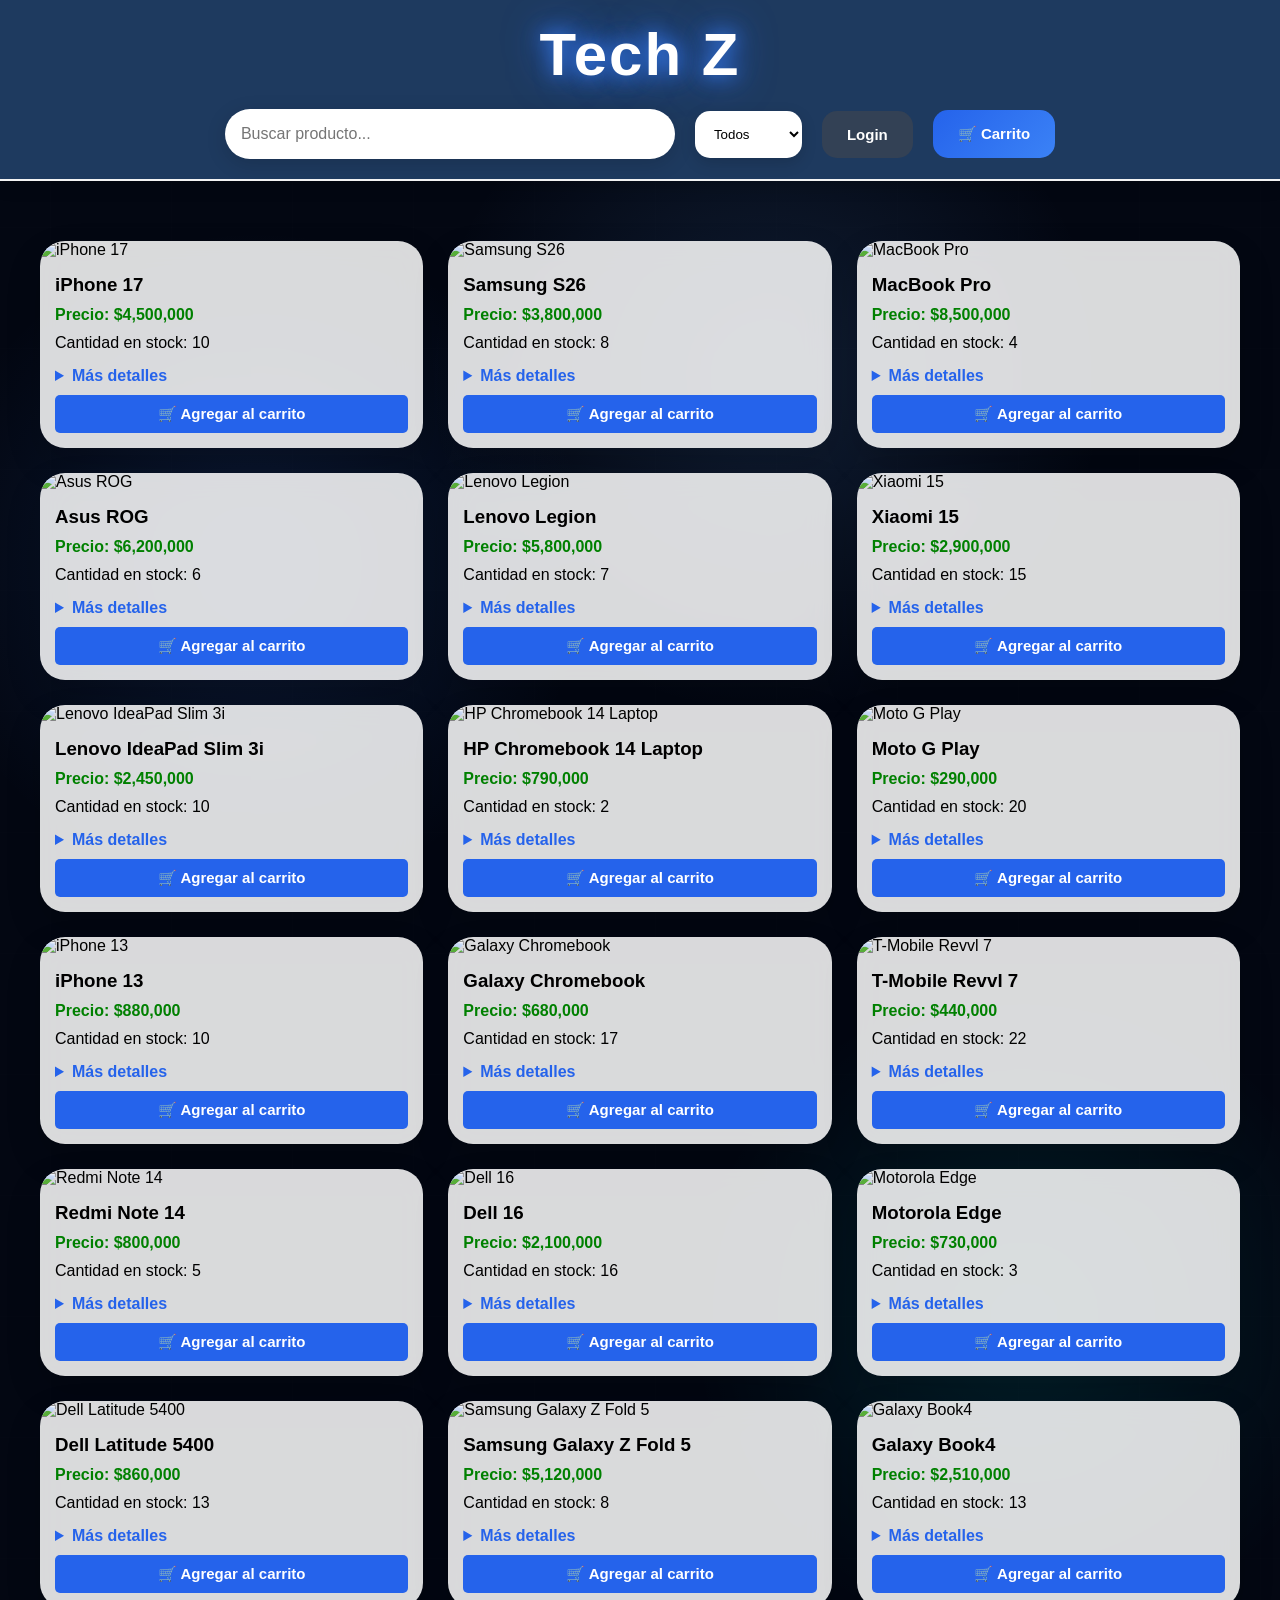
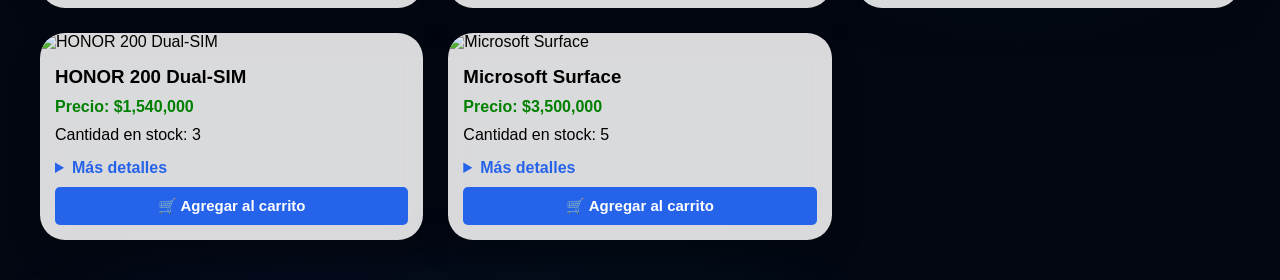
==== index.html @ 4dbc1d76 "Mejoras visuales y funcionalidad del carrito" ====
<!DOCTYPE html>
<html lang="es">
<head>
    <meta charset="UTF-8">
    <meta name="viewport" content="width=device-width, initial-scale=1.0">
    <title>Tech Z</title>
    <link rel="stylesheet" href="css/style.css">
</head>
<body>

    <header>

        <div class="logo">
            Tech Z
        </div>

        <div class="barra-superior">

            <input
                type="text"
                id="busqueda"
                placeholder="Buscar producto..."
            >

            <select id="filtro">
                <option value="todos">Todos</option>
                <option value="celulares">Celulares</option>
                <option value="laptops">Laptops</option>
            </select>

         <button class="login-btn" onclick="window.location.href='login.html'">
            Login
</button>

         <button class="carrito-btn"
                    onclick="window.location.href='carrito.html'">
                🛒 Carrito
            </button>

        </div>

    </header>

    <main>
        <div id="carrito"></div>

        <h2 id="total"></h2>


        <div id="productos"></div>

    </main>

    <script src="js/app.js"></script>

</body>
</html>
---- css/style.css ----
*{
    margin:0;
    padding:0;
    box-sizing:border-box;
}

body{

    font-family:'Segoe UI',sans-serif;

    background:
            radial-gradient(circle at 20% 30%, rgba(59,130,246,.15), transparent 20%),
            radial-gradient(circle at 80% 70%, rgba(0,255,255,.1), transparent 20%),
            radial-gradient(circle at 60% 20%, rgba(96,165,250,.15), transparent 20%),
            #030712;

    overflow-x:hidden;

    position:relative;

}

/* FONDO TECNOLOGICO */

body::before{

    content:"";

    position:fixed;

    width:300%;

    height:300%;

    top:-100%;

    left:-100%;

    background:

            repeating-linear-gradient(
                    90deg,
                    transparent,
                    transparent 120px,
                    rgba(255,255,255,.015) 121px
            ),

            repeating-linear-gradient(
                    0deg,
                    transparent,
                    transparent 120px,
                    rgba(255,255,255,.015) 121px
            );

    animation:malla 30s linear infinite;

    z-index:-2;

}

/* AURORA AZUL */

body::after{

    content:"";

    position:fixed;

    width:100%;

    height:100%;

    background:

            radial-gradient(circle at 25% 25%,
            rgba(59,130,246,.18),
            transparent 30%),

            radial-gradient(circle at 80% 70%,
            rgba(37,99,235,.15),
            transparent 25%),

            radial-gradient(circle at 50% 10%,
            rgba(0,255,255,.08),
            transparent 25%);

    filter:blur(40px);

    animation:aurora 15s ease infinite alternate;

    z-index:-1;

}

@keyframes malla{

    from{

        transform:translate(0,0);

    }

    to{

        transform:translate(120px,120px);

    }

}

@keyframes aurora{

    0%{

        transform:
                translateX(0)
                translateY(0);

    }

    100%{

        transform:
                translateX(50px)
                translateY(-30px);

    }

}
/* HEADER */

header{

    background:
            rgba(15,23,42,.55);

    backdrop-filter:blur(20px);

    border-bottom:1px solid rgba(255,255,255,.08);

    box-shadow:
            0 15px 40px rgba(0,0,0,.5);

}

.logo{

    font-size:52px;

    font-weight:800;

    color:white;

    text-align:center;

    letter-spacing:2px;

    margin-bottom:20px;

}

.barra-superior{

    display:flex;

    justify-content:center;

    align-items:center;

    gap:20px;

    flex-wrap:wrap;

}

/* BUSCADOR */

#busqueda{

    width:450px;

    padding:16px;

    border:none;

    border-radius:50px;

    background:white;

    font-size:16px;

    box-shadow:0 5px 20px rgba(0,0,0,.15);

    transition:.3s;

}

#busqueda:focus{

    outline:none;

    transform:scale(1.02);

}

/* FILTRO */

#filtro{

    padding:15px;

    border:none;

    border-radius:15px;

    background:white;

    cursor:pointer;

    box-shadow:0 5px 15px rgba(0,0,0,.15);

}

/* BOTONES */

button{

    border:none;

    background:#2563EB;

    color:white;

    padding:15px 25px;

    border-radius:15px;

    font-size:15px;

    font-weight:bold;

    cursor:pointer;

    transition:.3s;

}

button:hover{

    transform:translateY(-3px);

    box-shadow:0 10px 20px rgba(37,99,235,.4);

}

button:active{

    transform:scale(.95);

}

.login-btn{

    background:#334155;

}

.index-btn{

    background:#334155;

}

.carrito-btn{

    background:linear-gradient(135deg,#2563EB,#3B82F6);

}

/* CONTENIDO */

main{

    padding:40px;

}
#productos{
    display:grid;
    grid-template-columns:repeat(auto-fit,minmax(300px,1fr));
    gap:25px;
}

.card{
    background:white;
    border:1px solid #2563EB;
    border-radius:10px;
    overflow:hidden;
    box-shadow:0 2px 5px rgba(0,0,0,0.1);
}

.card img{
    width:100%;
    height:250px;
    object-fit:cover;
}

.info{
    padding:15px;
}

.info h3{
    margin-bottom:10px;
}

.precio{
    color:green;
    font-weight:bold;
    margin:10px 0;
}

.stock{
    margin-bottom:15px;
}

.btn-carrito{
    width:100%;
    padding:10px;
    border:none;
    border-radius:5px;
    background:#2563EB;
    color:white;
    cursor:pointer;
}

.btn-carrito:hover{
    opacity:0.9;

}

.form-container{
    width:400px;
    margin:50px auto;
    background:#F3F3F3;
    border:1px solid #2563EB;
    padding:30px;
    border-radius:10px;
    box-shadow:0 2px 10px rgba(0,0,0,.1);
}

.form-container h2{
    text-align:center;
    margin-bottom:20px;
}

.form-container input{
    width:100%;
    padding:12px;
    margin-bottom:15px;
}

.form-container button{
    width:100%;
    padding:12px;
    cursor:pointer;
}

.link-form{
    text-align:center;
    margin-top:15px;
}

.detalles-producto {
    margin: 10px 0;
}

.detalles-producto summary {
    cursor: pointer;
    font-weight: bold;
    color: #2563eb;
}

.detalles-producto p {
    margin-top: 8px;
    color: #555;
    line-height: 1.5;
}

#carrito .card{
    display:flex;
    align-items:center;
    gap:20px;
    padding:20px;
    margin-bottom:20px;
}

#carrito .card img{
    width:180px;
    height:180px;
    object-fit:contain;
    border-radius:10px;
}

#carrito .info{
    flex:1;
}

.btn-cantidad{
    padding:8px 12px;
    margin-right:5px;
    background:#2563EB;
    color:white;
    border:none;
    border-radius:5px;
    cursor:pointer;
}

.btn-cantidad:hover{
    opacity:.9;
}

.btn-eliminar{
    padding:8px 12px;
    background:red;
    color:white;
    border:none;
    border-radius:5px;
    cursor:pointer;
}

.btn-eliminar:hover{
    opacity:.9;
}

#total{
    margin-top:20px;
    color:green;
    font-size:30px;
}
.card{
    background:white;
    border:1px solid #2563EB;
    border-radius:10px;
    overflow:hidden;
    box-shadow:0 2px 5px rgba(0,0,0,.1);

    transition:all .3s ease;
}

.card:hover{
    transform:translateY(-10px);
    box-shadow:0 10px 25px rgba(0,0,0,.2);
}
.btn-carrito,
.login-btn,
.index-btn,
.carrito-btn,
.btn-cantidad,
.btn-eliminar{

    transition:all .2s ease;

}

.btn-carrito:hover,
.login-btn:hover,
.index-btn:hover,
.carrito-btn:hover,
.btn-cantidad:hover,
.btn-eliminar:hover{

    transform:scale(1.05);

}

.btn-carrito:active,
.login-btn:active,
.index-btn:active,
.carrito-btn:active,
.btn-cantidad:active,
.btn-eliminar:active{

    transform:scale(.95);

}
.btn-carrito,
.login-btn,
.index-btn,
.carrito-btn,
.btn-cantidad,
.btn-eliminar{

    transition:all .2s ease;

}

.btn-carrito:hover,
.login-btn:hover,
.index-btn:hover,
.carrito-btn:hover,
.btn-cantidad:hover,
.btn-eliminar:hover{

    transform:scale(1.05);

}

.btn-carrito:active,
.login-btn:active,
.index-btn:active,
.carrito-btn:active,
.btn-cantidad:active,
.btn-eliminar:active{

    transform:scale(.95);

}

.card img{

    transition:all .4s ease;

}

.card:hover img{

    transform:scale(1.05);

}

@keyframes aparecer{

    from{

        opacity:0;
        transform:translateY(20px);

    }

    to{

        opacity:1;
        transform:translateY(0);

    }

}

.card{

    animation:aparecer .5s ease;

}
header{

    background:#1E3A5F;
    padding:20px;
    border-bottom:2px solid #F3F3F3;

    position:sticky;
    top:0;
    z-index:100;

    box-shadow:0 5px 15px rgba(0,0,0,.2);

}
input{

    transition:.3s;

}

input:focus{

    outline:none;
    border:2px solid #2563EB;

    box-shadow:0 0 10px rgba(37,99,235,.3);

}
#carrito .card:hover{

    transform:scale(1.02);

}
button.click{

    transform:scale(.92);

}
.card{

    background:rgba(255,255,255,.85);

    backdrop-filter:blur(15px);

    border:none;

    border-radius:25px;

    box-shadow:0 15px 35px rgba(0,0,0,.15);

    transition:.3s;

}

.card:hover{

    transform:translateY(-10px);

    box-shadow:0 20px 45px rgba(0,0,0,.2);

}
@keyframes moverGrid{

    from{

        background-position:0 0;

    }

    to{

        background-position:40px 40px;

    }

}
.logo{

    color:white;

    font-size:60px;

    text-shadow:

            0 0 20px #3B82F6,

            0 0 40px #2563EB;

}
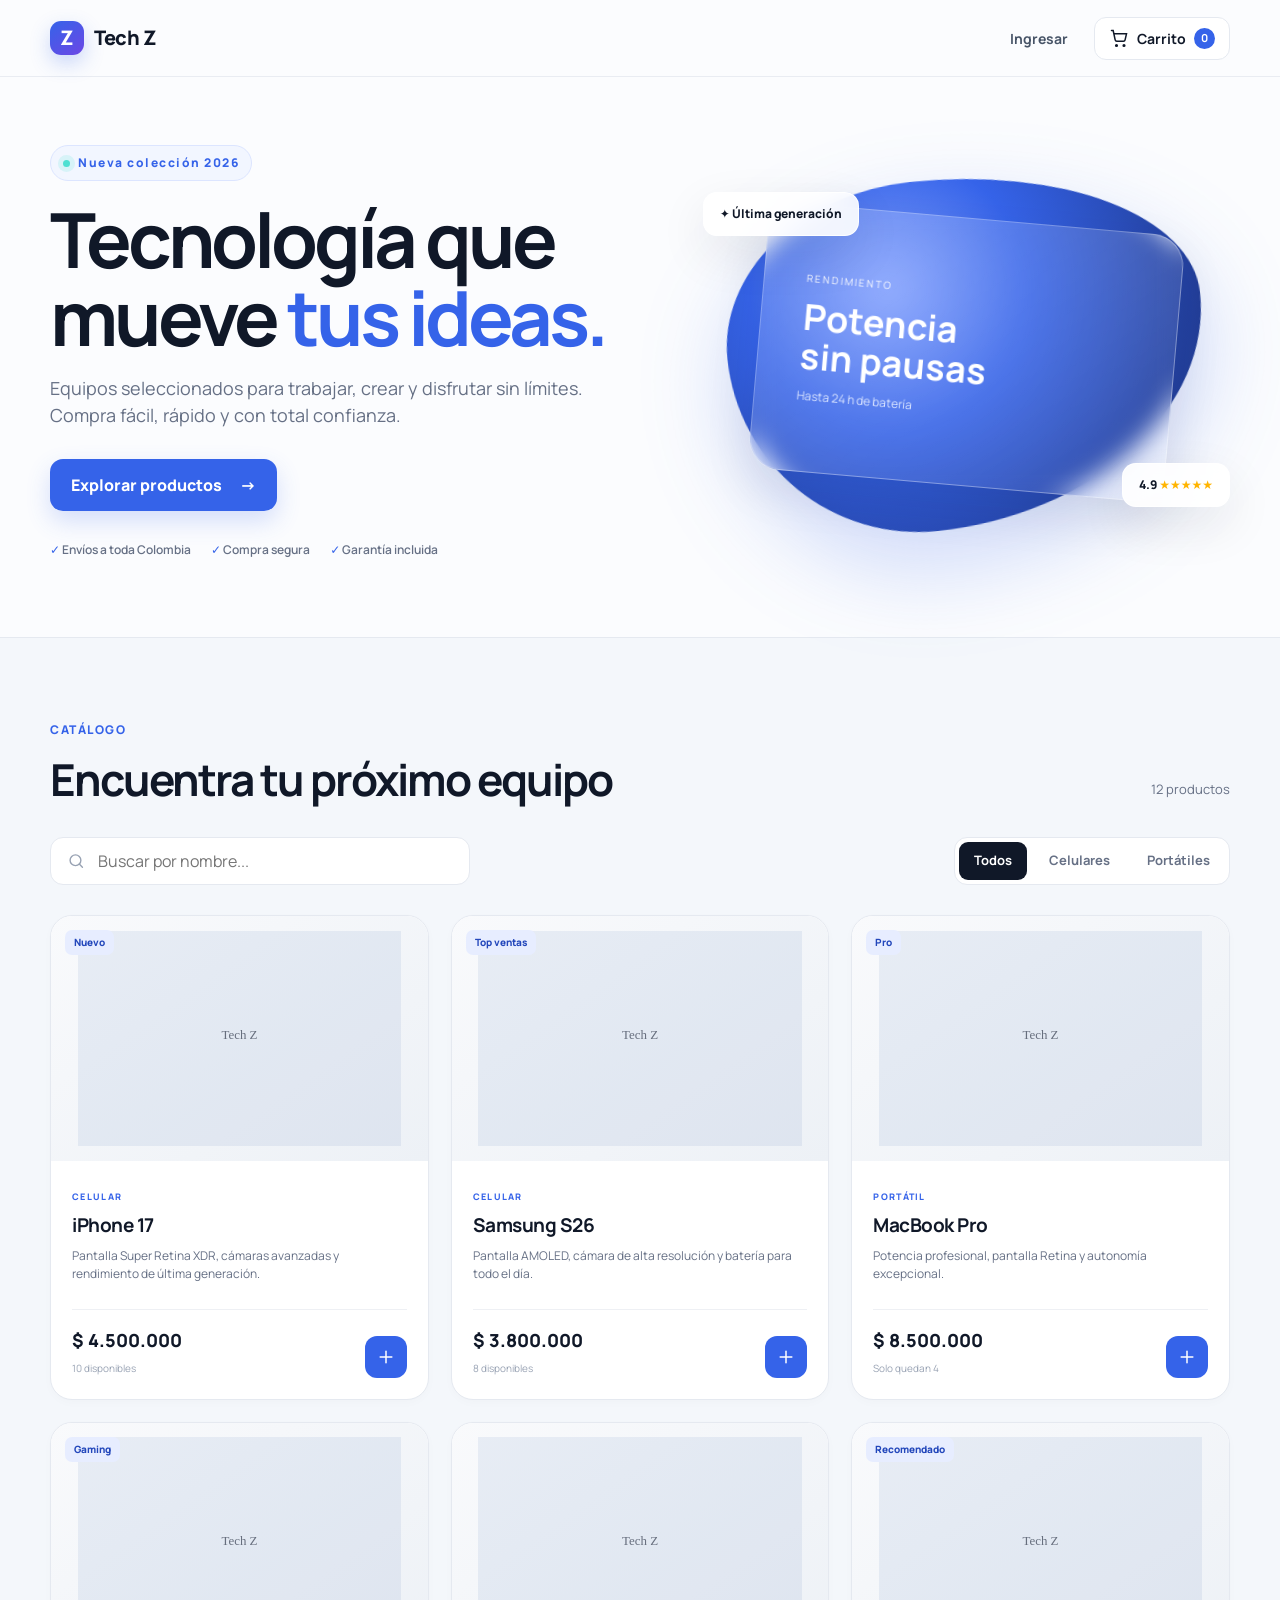
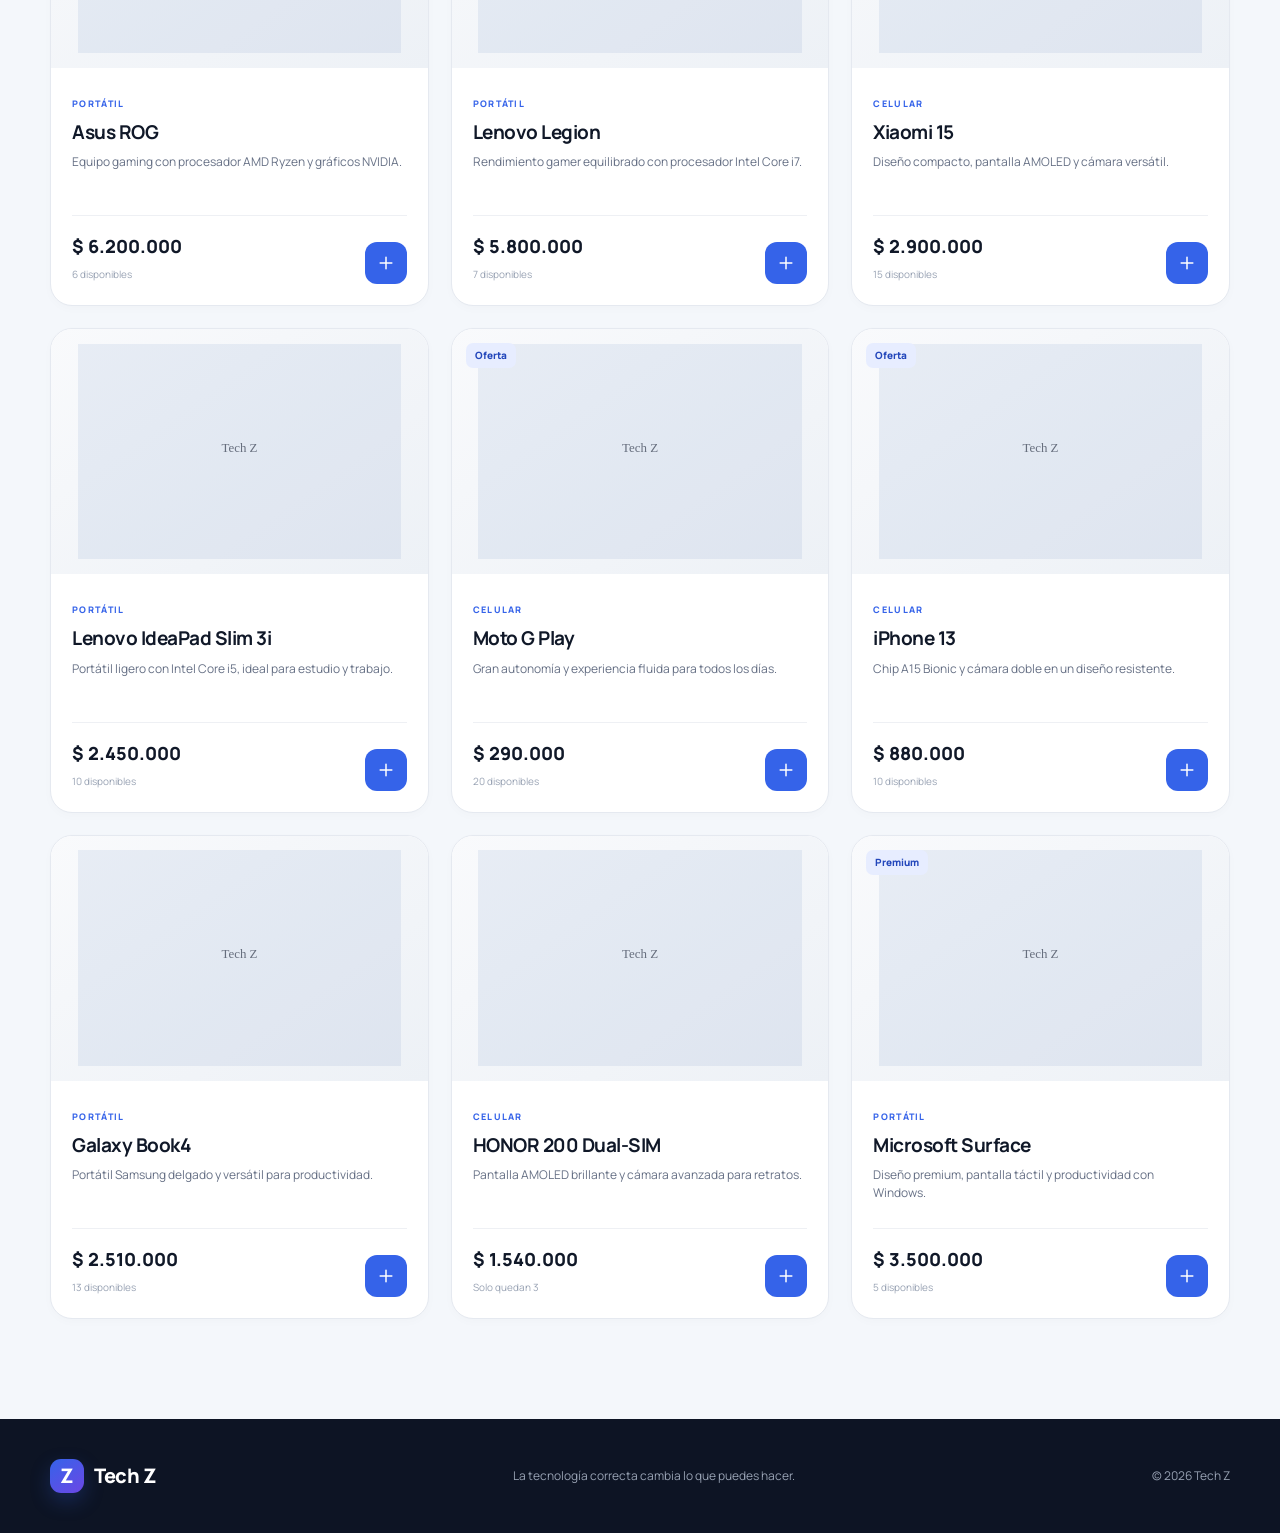
==== commit 069f79f2: "Mejoras visuales y dinamicas" ====
--- a/index.html
+++ b/index.html
@@ -1,57 +1,65 @@
-<!DOCTYPE html>
+<!doctype html>
 <html lang="es">
 <head>
-    <meta charset="UTF-8">
-    <meta name="viewport" content="width=device-width, initial-scale=1.0">
-    <title>Tech Z</title>
-    <link rel="stylesheet" href="css/style.css">
+  <meta charset="UTF-8">
+  <meta name="viewport" content="width=device-width, initial-scale=1">
+  <meta name="description" content="Tecnología que potencia tus ideas. Celulares y portátiles seleccionados.">
+  <title>Tech Z — Tecnología sin límites</title>
+  <link rel="preconnect" href="https://fonts.googleapis.com">
+  <link rel="preconnect" href="https://fonts.gstatic.com" crossorigin>
+  <link href="https://fonts.googleapis.com/css2?family=Manrope:wght@400;500;600;700;800&display=swap" rel="stylesheet">
+  <link rel="stylesheet" href="css/style.css">
 </head>
 <body>
+  <header class="site-header">
+    <nav class="nav container" aria-label="Navegación principal">
+      <a class="brand" href="index.html" aria-label="Tech Z, inicio"><span class="brand-mark">Z</span><span>Tech Z</span></a>
+      <div class="nav-actions">
+        <a class="nav-link" id="auth-link" href="login.html">Ingresar</a>
+        <a class="cart-link" href="carrito.html" aria-label="Ver carrito">
+          <svg aria-hidden="true" viewBox="0 0 24 24"><path d="M3 3h2l2.4 11.2a2 2 0 0 0 2 1.6h7.9a2 2 0 0 0 2-1.6L21 7H6M10 21a1 1 0 1 1-2 0 1 1 0 0 1 2 0Zm9 0a1 1 0 1 1-2 0 1 1 0 0 1 2 0Z"/></svg>
+          <span>Carrito</span><span class="cart-count" id="cart-count">0</span>
+        </a>
+      </div>
+    </nav>
+  </header>
 
-    <header>
+  <main>
+    <section class="hero container">
+      <div class="hero-copy">
+        <span class="eyebrow"><span class="pulse"></span>Nueva colección 2026</span>
+        <h1>Tecnología que mueve <span>tus ideas.</span></h1>
+        <p>Equipos seleccionados para trabajar, crear y disfrutar sin límites. Compra fácil, rápido y con total confianza.</p>
+        <a class="primary-button" href="#catalogo">Explorar productos <span>→</span></a>
+        <div class="trust-row"><span>✓ Envíos a toda Colombia</span><span>✓ Compra segura</span><span>✓ Garantía incluida</span></div>
+      </div>
+      <div class="hero-visual" aria-hidden="true">
+        <div class="orb"></div>
+        <div class="device-card"><span class="device-label">RENDIMIENTO</span><strong>Potencia<br>sin pausas</strong><span class="device-stat">Hasta 24 h de batería</span></div>
+        <div class="floating-chip chip-one">✦ Última generación</div>
+        <div class="floating-chip chip-two">4.9 <span>★★★★★</span></div>
+      </div>
+    </section>
 
-        <div class="logo">
-            Tech Z
+    <section class="catalog-section" id="catalogo">
+      <div class="container">
+        <div class="section-heading"><div><span class="overline">CATÁLOGO</span><h2>Encuentra tu próximo equipo</h2></div><p id="results-count" aria-live="polite"></p></div>
+        <div class="toolbar">
+          <label class="search-box" for="busqueda"><svg aria-hidden="true" viewBox="0 0 24 24"><circle cx="11" cy="11" r="7"/><path d="m20 20-4-4"/></svg><input type="search" id="busqueda" placeholder="Buscar por nombre..." autocomplete="off"></label>
+          <div class="filter-group" role="group" aria-label="Filtrar por categoría">
+            <button class="filter-chip active" data-category="todos">Todos</button>
+            <button class="filter-chip" data-category="celulares">Celulares</button>
+            <button class="filter-chip" data-category="laptops">Portátiles</button>
+          </div>
         </div>
+        <div id="productos" class="product-grid"></div>
+      </div>
+    </section>
+  </main>
 
-        <div class="barra-superior">
-
-            <input
-                type="text"
-                id="busqueda"
-                placeholder="Buscar producto..."
-            >
-
-            <select id="filtro">
-                <option value="todos">Todos</option>
-                <option value="celulares">Celulares</option>
-                <option value="laptops">Laptops</option>
-            </select>
-
-         <button class="login-btn" onclick="window.location.href='login.html'">
-            Login
-</button>
-
-         <button class="carrito-btn"
-                    onclick="window.location.href='carrito.html'">
-                🛒 Carrito
-            </button>
-
-        </div>
-
-    </header>
-
-    <main>
-        <div id="carrito"></div>
-
-        <h2 id="total"></h2>
-
-
-        <div id="productos"></div>
-
-    </main>
-
-    <script src="js/app.js"></script>
-
+  <footer><div class="container footer-inner"><a class="brand" href="index.html"><span class="brand-mark">Z</span><span>Tech Z</span></a><p>La tecnología correcta cambia lo que puedes hacer.</p><span>© 2026 Tech Z</span></div></footer>
+  <div id="toast" class="toast" role="status" aria-live="polite"></div>
+  <script src="js/store.js"></script>
+  <script src="js/app.js"></script>
 </body>
 </html>
--- a/css/style.css
+++ b/css/style.css
@@ -1,640 +1,2 @@
-*{
-    margin:0;
-    padding:0;
-    box-sizing:border-box;
-}
-
-body{
-
-    font-family:'Segoe UI',sans-serif;
-
-    background:
-            radial-gradient(circle at 20% 30%, rgba(59,130,246,.15), transparent 20%),
-            radial-gradient(circle at 80% 70%, rgba(0,255,255,.1), transparent 20%),
-            radial-gradient(circle at 60% 20%, rgba(96,165,250,.15), transparent 20%),
-            #030712;
-
-    overflow-x:hidden;
-
-    position:relative;
-
-}
-
-/* FONDO TECNOLOGICO */
-
-body::before{
-
-    content:"";
-
-    position:fixed;
-
-    width:300%;
-
-    height:300%;
-
-    top:-100%;
-
-    left:-100%;
-
-    background:
-
-            repeating-linear-gradient(
-                    90deg,
-                    transparent,
-                    transparent 120px,
-                    rgba(255,255,255,.015) 121px
-            ),
-
-            repeating-linear-gradient(
-                    0deg,
-                    transparent,
-                    transparent 120px,
-                    rgba(255,255,255,.015) 121px
-            );
-
-    animation:malla 30s linear infinite;
-
-    z-index:-2;
-
-}
-
-/* AURORA AZUL */
-
-body::after{
-
-    content:"";
-
-    position:fixed;
-
-    width:100%;
-
-    height:100%;
-
-    background:
-
-            radial-gradient(circle at 25% 25%,
-            rgba(59,130,246,.18),
-            transparent 30%),
-
-            radial-gradient(circle at 80% 70%,
-            rgba(37,99,235,.15),
-            transparent 25%),
-
-            radial-gradient(circle at 50% 10%,
-            rgba(0,255,255,.08),
-            transparent 25%);
-
-    filter:blur(40px);
-
-    animation:aurora 15s ease infinite alternate;
-
-    z-index:-1;
-
-}
-
-@keyframes malla{
-
-    from{
-
-        transform:translate(0,0);
-
-    }
-
-    to{
-
-        transform:translate(120px,120px);
-
-    }
-
-}
-
-@keyframes aurora{
-
-    0%{
-
-        transform:
-                translateX(0)
-                translateY(0);
-
-    }
-
-    100%{
-
-        transform:
-                translateX(50px)
-                translateY(-30px);
-
-    }
-
-}
-/* HEADER */
-
-header{
-
-    background:
-            rgba(15,23,42,.55);
-
-    backdrop-filter:blur(20px);
-
-    border-bottom:1px solid rgba(255,255,255,.08);
-
-    box-shadow:
-            0 15px 40px rgba(0,0,0,.5);
-
-}
-
-.logo{
-
-    font-size:52px;
-
-    font-weight:800;
-
-    color:white;
-
-    text-align:center;
-
-    letter-spacing:2px;
-
-    margin-bottom:20px;
-
-}
-
-.barra-superior{
-
-    display:flex;
-
-    justify-content:center;
-
-    align-items:center;
-
-    gap:20px;
-
-    flex-wrap:wrap;
-
-}
-
-/* BUSCADOR */
-
-#busqueda{
-
-    width:450px;
-
-    padding:16px;
-
-    border:none;
-
-    border-radius:50px;
-
-    background:white;
-
-    font-size:16px;
-
-    box-shadow:0 5px 20px rgba(0,0,0,.15);
-
-    transition:.3s;
-
-}
-
-#busqueda:focus{
-
-    outline:none;
-
-    transform:scale(1.02);
-
-}
-
-/* FILTRO */
-
-#filtro{
-
-    padding:15px;
-
-    border:none;
-
-    border-radius:15px;
-
-    background:white;
-
-    cursor:pointer;
-
-    box-shadow:0 5px 15px rgba(0,0,0,.15);
-
-}
-
-/* BOTONES */
-
-button{
-
-    border:none;
-
-    background:#2563EB;
-
-    color:white;
-
-    padding:15px 25px;
-
-    border-radius:15px;
-
-    font-size:15px;
-
-    font-weight:bold;
-
-    cursor:pointer;
-
-    transition:.3s;
-
-}
-
-button:hover{
-
-    transform:translateY(-3px);
-
-    box-shadow:0 10px 20px rgba(37,99,235,.4);
-
-}
-
-button:active{
-
-    transform:scale(.95);
-
-}
-
-.login-btn{
-
-    background:#334155;
-
-}
-
-.index-btn{
-
-    background:#334155;
-
-}
-
-.carrito-btn{
-
-    background:linear-gradient(135deg,#2563EB,#3B82F6);
-
-}
-
-/* CONTENIDO */
-
-main{
-
-    padding:40px;
-
-}
-#productos{
-    display:grid;
-    grid-template-columns:repeat(auto-fit,minmax(300px,1fr));
-    gap:25px;
-}
-
-.card{
-    background:white;
-    border:1px solid #2563EB;
-    border-radius:10px;
-    overflow:hidden;
-    box-shadow:0 2px 5px rgba(0,0,0,0.1);
-}
-
-.card img{
-    width:100%;
-    height:250px;
-    object-fit:cover;
-}
-
-.info{
-    padding:15px;
-}
-
-.info h3{
-    margin-bottom:10px;
-}
-
-.precio{
-    color:green;
-    font-weight:bold;
-    margin:10px 0;
-}
-
-.stock{
-    margin-bottom:15px;
-}
-
-.btn-carrito{
-    width:100%;
-    padding:10px;
-    border:none;
-    border-radius:5px;
-    background:#2563EB;
-    color:white;
-    cursor:pointer;
-}
-
-.btn-carrito:hover{
-    opacity:0.9;
-
-}
-
-.form-container{
-    width:400px;
-    margin:50px auto;
-    background:#F3F3F3;
-    border:1px solid #2563EB;
-    padding:30px;
-    border-radius:10px;
-    box-shadow:0 2px 10px rgba(0,0,0,.1);
-}
-
-.form-container h2{
-    text-align:center;
-    margin-bottom:20px;
-}
-
-.form-container input{
-    width:100%;
-    padding:12px;
-    margin-bottom:15px;
-}
-
-.form-container button{
-    width:100%;
-    padding:12px;
-    cursor:pointer;
-}
-
-.link-form{
-    text-align:center;
-    margin-top:15px;
-}
-
-.detalles-producto {
-    margin: 10px 0;
-}
-
-.detalles-producto summary {
-    cursor: pointer;
-    font-weight: bold;
-    color: #2563eb;
-}
-
-.detalles-producto p {
-    margin-top: 8px;
-    color: #555;
-    line-height: 1.5;
-}
-
-#carrito .card{
-    display:flex;
-    align-items:center;
-    gap:20px;
-    padding:20px;
-    margin-bottom:20px;
-}
-
-#carrito .card img{
-    width:180px;
-    height:180px;
-    object-fit:contain;
-    border-radius:10px;
-}
-
-#carrito .info{
-    flex:1;
-}
-
-.btn-cantidad{
-    padding:8px 12px;
-    margin-right:5px;
-    background:#2563EB;
-    color:white;
-    border:none;
-    border-radius:5px;
-    cursor:pointer;
-}
-
-.btn-cantidad:hover{
-    opacity:.9;
-}
-
-.btn-eliminar{
-    padding:8px 12px;
-    background:red;
-    color:white;
-    border:none;
-    border-radius:5px;
-    cursor:pointer;
-}
-
-.btn-eliminar:hover{
-    opacity:.9;
-}
-
-#total{
-    margin-top:20px;
-    color:green;
-    font-size:30px;
-}
-.card{
-    background:white;
-    border:1px solid #2563EB;
-    border-radius:10px;
-    overflow:hidden;
-    box-shadow:0 2px 5px rgba(0,0,0,.1);
-
-    transition:all .3s ease;
-}
-
-.card:hover{
-    transform:translateY(-10px);
-    box-shadow:0 10px 25px rgba(0,0,0,.2);
-}
-.btn-carrito,
-.login-btn,
-.index-btn,
-.carrito-btn,
-.btn-cantidad,
-.btn-eliminar{
-
-    transition:all .2s ease;
-
-}
-
-.btn-carrito:hover,
-.login-btn:hover,
-.index-btn:hover,
-.carrito-btn:hover,
-.btn-cantidad:hover,
-.btn-eliminar:hover{
-
-    transform:scale(1.05);
-
-}
-
-.btn-carrito:active,
-.login-btn:active,
-.index-btn:active,
-.carrito-btn:active,
-.btn-cantidad:active,
-.btn-eliminar:active{
-
-    transform:scale(.95);
-
-}
-.btn-carrito,
-.login-btn,
-.index-btn,
-.carrito-btn,
-.btn-cantidad,
-.btn-eliminar{
-
-    transition:all .2s ease;
-
-}
-
-.btn-carrito:hover,
-.login-btn:hover,
-.index-btn:hover,
-.carrito-btn:hover,
-.btn-cantidad:hover,
-.btn-eliminar:hover{
-
-    transform:scale(1.05);
-
-}
-
-.btn-carrito:active,
-.login-btn:active,
-.index-btn:active,
-.carrito-btn:active,
-.btn-cantidad:active,
-.btn-eliminar:active{
-
-    transform:scale(.95);
-
-}
-
-.card img{
-
-    transition:all .4s ease;
-
-}
-
-.card:hover img{
-
-    transform:scale(1.05);
-
-}
-
-@keyframes aparecer{
-
-    from{
-
-        opacity:0;
-        transform:translateY(20px);
-
-    }
-
-    to{
-
-        opacity:1;
-        transform:translateY(0);
-
-    }
-
-}
-
-.card{
-
-    animation:aparecer .5s ease;
-
-}
-header{
-
-    background:#1E3A5F;
-    padding:20px;
-    border-bottom:2px solid #F3F3F3;
-
-    position:sticky;
-    top:0;
-    z-index:100;
-
-    box-shadow:0 5px 15px rgba(0,0,0,.2);
-
-}
-input{
-
-    transition:.3s;
-
-}
-
-input:focus{
-
-    outline:none;
-    border:2px solid #2563EB;
-
-    box-shadow:0 0 10px rgba(37,99,235,.3);
-
-}
-#carrito .card:hover{
-
-    transform:scale(1.02);
-
-}
-button.click{
-
-    transform:scale(.92);
-
-}
-.card{
-
-    background:rgba(255,255,255,.85);
-
-    backdrop-filter:blur(15px);
-
-    border:none;
-
-    border-radius:25px;
-
-    box-shadow:0 15px 35px rgba(0,0,0,.15);
-
-    transition:.3s;
-
-}
-
-.card:hover{
-
-    transform:translateY(-10px);
-
-    box-shadow:0 20px 45px rgba(0,0,0,.2);
-
-}
-@keyframes moverGrid{
-
-    from{
-
-        background-position:0 0;
-
-    }
-
-    to{
-
-        background-position:40px 40px;
-
-    }
-
-}
-.logo{
-
-    color:white;
-
-    font-size:60px;
-
-    text-shadow:
-
-            0 0 20px #3B82F6,
-
-            0 0 40px #2563EB;
-
-}+:root{--ink:#101828;--muted:#667085;--line:#e5e9f0;--soft:#f4f7fb;--white:#fff;--blue:#3563e9;--blue-dark:#2347bb;--cyan:#4de0d2;--danger:#d92d20;--shadow:0 18px 50px rgba(16,24,40,.09);--radius:22px}*{box-sizing:border-box}html{scroll-behavior:smooth}body{margin:0;color:var(--ink);background:#fbfcfe;font-family:Manrope,system-ui,sans-serif;line-height:1.5}button,input{font:inherit}button,a{transition:.2s ease}a{color:inherit;text-decoration:none}.container{width:min(1180px,calc(100% - 40px));margin:auto}.site-header{position:sticky;top:0;z-index:20;background:rgba(251,252,254,.88);border-bottom:1px solid rgba(229,233,240,.8);backdrop-filter:blur(18px)}.nav{min-height:76px;display:flex;align-items:center;justify-content:space-between}.brand{display:inline-flex;align-items:center;gap:10px;font-size:20px;font-weight:800;letter-spacing:-.5px}.brand-mark{display:grid;place-items:center;width:34px;height:34px;border-radius:11px;color:#fff;background:linear-gradient(145deg,var(--blue),#6c47e5);box-shadow:0 8px 20px rgba(53,99,233,.25)}.nav-actions{display:flex;align-items:center;gap:12px}.nav-link{padding:10px 14px;color:#475467;font-size:14px;font-weight:700}.nav-link:hover{color:var(--blue)}.cart-link{display:flex;align-items:center;gap:8px;padding:10px 14px;border:1px solid var(--line);border-radius:12px;background:#fff;font-weight:700;font-size:14px}.cart-link svg,.search-box svg,.add-button svg{width:20px;height:20px;fill:none;stroke:currentColor;stroke-width:1.8;stroke-linecap:round}.cart-count{display:grid;place-items:center;min-width:21px;height:21px;padding:0 5px;color:#fff;background:var(--blue);border-radius:99px;font-size:11px}.hero{min-height:560px;display:grid;grid-template-columns:1.05fr .95fr;align-items:center;gap:70px;padding-top:60px;padding-bottom:70px}.eyebrow,.overline{font-size:12px;font-weight:800;letter-spacing:1.5px;color:var(--blue)}.eyebrow{display:inline-flex;align-items:center;gap:8px;padding:8px 12px;border:1px solid #dce5ff;background:#f2f6ff;border-radius:99px}.pulse{width:7px;height:7px;background:var(--cyan);border-radius:50%;box-shadow:0 0 0 5px rgba(77,224,210,.16)}.hero h1{max-width:660px;margin:20px 0 18px;font-size:clamp(48px,6vw,76px);line-height:1.02;letter-spacing:-4px}.hero h1 span{color:var(--blue)}.hero-copy>p{max-width:590px;margin:0 0 30px;color:var(--muted);font-size:18px}.primary-button{display:inline-flex;justify-content:center;align-items:center;gap:18px;padding:14px 21px;color:#fff;background:var(--blue);border:0;border-radius:13px;font-weight:800;cursor:pointer;box-shadow:0 10px 25px rgba(53,99,233,.2)}.primary-button:hover{background:var(--blue-dark);transform:translateY(-2px)}.primary-button:disabled{opacity:.45;cursor:not-allowed;transform:none}.full{width:100%}.trust-row{display:flex;gap:20px;flex-wrap:wrap;margin-top:30px;color:#667085;font-size:12px;font-weight:600}.trust-row span::first-letter{color:var(--blue)}.hero-visual{position:relative;height:400px}.orb{position:absolute;inset:25px;background:radial-gradient(circle at 35% 30%,#809fff 0,#3563e9 35%,#182c73 100%);border-radius:42% 58% 60% 40%/45% 40% 60% 55%;filter:drop-shadow(0 35px 45px rgba(53,99,233,.23));transform:rotate(-6deg)}.device-card{position:absolute;inset:66px 55px;display:flex;flex-direction:column;justify-content:center;padding:42px;color:#fff;background:linear-gradient(145deg,rgba(255,255,255,.2),rgba(255,255,255,.05));border:1px solid rgba(255,255,255,.3);border-radius:32px;backdrop-filter:blur(12px);transform:rotate(5deg);box-shadow:var(--shadow)}.device-label{font-size:10px;letter-spacing:2px}.device-card strong{margin:12px 0;font-size:36px;line-height:1.08}.device-stat{font-size:12px;color:#dce6ff}.floating-chip{position:absolute;padding:12px 16px;border:1px solid rgba(255,255,255,.9);border-radius:14px;background:rgba(255,255,255,.9);box-shadow:var(--shadow);font-size:12px;font-weight:800;backdrop-filter:blur(10px)}.chip-one{left:0;top:40px}.chip-two{right:0;bottom:45px}.chip-two span{color:#ffb400}.catalog-section{padding:78px 0 100px;background:var(--soft);border-top:1px solid var(--line)}.section-heading{display:flex;align-items:end;justify-content:space-between;margin-bottom:25px}.section-heading h2,.page-title h1{margin:6px 0 0;font-size:clamp(30px,4vw,44px);letter-spacing:-2px}.section-heading p{color:var(--muted);font-size:13px}.toolbar{display:flex;justify-content:space-between;gap:18px;margin-bottom:30px}.search-box{width:min(420px,100%);height:48px;display:flex;align-items:center;gap:10px;padding:0 16px;border:1px solid var(--line);border-radius:13px;background:#fff;color:#98a2b3}.search-box input{width:100%;border:0;outline:0;color:var(--ink);background:transparent}.filter-group{display:flex;gap:7px;padding:4px;border:1px solid var(--line);border-radius:13px;background:#fff}.filter-chip{padding:8px 15px;border:0;border-radius:9px;background:transparent;color:var(--muted);font-size:13px;font-weight:700;cursor:pointer}.filter-chip.active{color:#fff;background:var(--ink)}.product-grid{display:grid;grid-template-columns:repeat(3,1fr);gap:22px}.product-card{overflow:hidden;background:#fff;border:1px solid var(--line);border-radius:var(--radius);transition:.25s;box-shadow:0 3px 10px rgba(16,24,40,.02)}.product-card:hover{transform:translateY(-5px);box-shadow:var(--shadow)}.product-media{position:relative;height:245px;display:grid;place-items:center;overflow:hidden;background:linear-gradient(145deg,#f9fafc,#edf1f6)}.product-media img{width:88%;height:88%;object-fit:contain;mix-blend-mode:multiply;transition:.35s}.product-card:hover img{transform:scale(1.05)}.product-badge{position:absolute;top:14px;left:14px;z-index:2;padding:5px 9px;color:var(--blue-dark);background:#e7edff;border-radius:7px;font-size:10px;font-weight:800}.product-info{padding:21px}.category{color:var(--blue);font-size:9px;font-weight:800;letter-spacing:1.3px}.product-info h3{margin:5px 0 7px;font-size:19px;letter-spacing:-.5px}.description{height:42px;margin:0;color:var(--muted);font-size:12px;overflow:hidden}.product-meta{display:flex;align-items:end;justify-content:space-between;margin-top:20px;padding-top:17px;border-top:1px solid #eef0f4}.price{display:block;font-size:18px;font-weight:800}.product-meta small{color:#98a2b3;font-size:10px}.add-button{width:42px;height:42px;display:grid;place-items:center;color:#fff;background:var(--blue);border:0;border-radius:12px;cursor:pointer}.add-button:hover{transform:rotate(5deg) scale(1.06)}.add-button.added{background:#12b76a}.empty-state,.empty-cart{grid-column:1/-1;text-align:center;padding:70px 20px;color:var(--muted)}.empty-state span,.empty-icon{font-size:48px;color:#98a2b3}.empty-state h3,.empty-cart h3{margin:12px 0 5px;color:var(--ink);font-size:22px}footer{padding:36px 0;background:#0d1424;color:#fff}.footer-inner{display:flex;align-items:center;justify-content:space-between;gap:20px}.footer-inner p,.footer-inner>span{color:#98a2b3;font-size:12px}.cart-page{padding-top:55px;padding-bottom:100px}.page-title p{margin:8px 0 35px;color:var(--muted)}.cart-layout{display:grid;grid-template-columns:minmax(0,1.6fr) minmax(300px,.7fr);gap:24px;align-items:start}.cart-panel,.summary-card{background:#fff;border:1px solid var(--line);border-radius:var(--radius);box-shadow:0 8px 30px rgba(16,24,40,.04)}.panel-header{display:flex;align-items:center;justify-content:space-between;padding:22px 25px;border-bottom:1px solid var(--line)}.panel-header h2,.summary-card h2{margin:0;font-size:18px}.panel-header h2 span{color:var(--muted);font-weight:500}.text-button,.remove-button{border:0;background:transparent;cursor:pointer}.danger,.remove-button{color:var(--danger);font-size:12px;font-weight:700}.cart-item{display:grid;grid-template-columns:100px 1fr auto 120px;gap:18px;align-items:center;padding:22px 25px;border-bottom:1px solid var(--line)}.cart-item:last-child{border-bottom:0}.cart-item>img{width:100px;height:90px;object-fit:contain;background:var(--soft);border-radius:13px}.cart-item h3{margin:4px 0;font-size:16px}.item-price{color:var(--muted);font-size:12px}.remove-button{display:block;padding:6px 0;margin-top:5px}.quantity-control{display:flex;align-items:center;border:1px solid var(--line);border-radius:10px;overflow:hidden}.quantity-control button{width:34px;height:34px;border:0;background:#fff;cursor:pointer;font-size:18px}.quantity-control button:disabled{opacity:.3}.quantity-control output{min-width:30px;text-align:center;font-size:13px;font-weight:700}.line-total{text-align:right;font-size:15px}.summary-card{position:sticky;top:100px;padding:25px}.summary-card h2{margin-bottom:24px}.summary-line{display:flex;justify-content:space-between;margin:14px 0;color:var(--muted);font-size:13px}.summary-line strong{color:var(--ink)}.summary-divider{height:1px;margin:22px 0;background:var(--line)}.total-line{align-items:center;color:var(--ink);font-size:16px}.total-line strong{font-size:22px}.summary-note{margin:16px 0 22px;color:#98a2b3;font-size:10px}.continue-link{display:block;margin-top:17px;text-align:center;color:var(--muted);font-size:12px;font-weight:700}.auth-page{min-height:100vh;background:radial-gradient(circle at 20% 20%,#e9eeff,transparent 33%),#f7f9fc}.auth-main{min-height:calc(100vh - 77px);display:grid;place-items:center;padding:40px 20px}.auth-card{width:min(440px,100%);padding:38px;background:#fff;border:1px solid var(--line);border-radius:26px;box-shadow:var(--shadow)}.auth-card h1{margin:15px 0 8px;font-size:34px;letter-spacing:-1.5px}.auth-intro{margin:0 0 27px;color:var(--muted);font-size:13px}.auth-card label{display:block;margin-bottom:15px;font-size:12px;font-weight:700}.auth-card input{width:100%;height:48px;margin-top:7px;padding:0 13px;border:1px solid var(--line);border-radius:11px;outline:0}.auth-card input:focus{border-color:var(--blue);box-shadow:0 0 0 3px rgba(53,99,233,.1)}.auth-card input.invalid{border-color:var(--danger)}.field-error{display:block;min-height:16px;margin-top:3px;color:var(--danger);font-size:10px}.form-error{min-height:20px;margin:0 0 8px;color:var(--danger);font-size:12px}.auth-switch{text-align:center;margin:22px 0 0;color:var(--muted);font-size:12px}.auth-switch a{color:var(--blue);font-weight:800}.toast{position:fixed;z-index:100;right:24px;bottom:24px;max-width:360px;padding:13px 18px;color:#fff;background:#101828;border-radius:12px;box-shadow:var(--shadow);opacity:0;transform:translateY(20px);pointer-events:none;font-size:13px;font-weight:700;transition:.25s}.toast.show{opacity:1;transform:none}.toast.error{background:#b42318}@media(max-width:900px){.hero{grid-template-columns:1fr;min-height:auto}.hero-copy{text-align:center}.hero-copy>p{margin-left:auto;margin-right:auto}.trust-row{justify-content:center}.hero-visual{display:none}.product-grid{grid-template-columns:repeat(2,1fr)}.cart-layout{grid-template-columns:1fr}.summary-card{position:static}.cart-item{grid-template-columns:85px 1fr auto}.line-total{display:none}}@media(max-width:620px){.container{width:min(100% - 24px,1180px)}.nav{min-height:65px}.nav-link{display:none}.cart-link>span:not(.cart-count){display:none}.hero{padding:55px 0}.hero h1{font-size:47px;letter-spacing:-2.8px}.hero-copy>p{font-size:15px}.trust-row{gap:10px}.catalog-section{padding:55px 0}.section-heading{align-items:start}.toolbar{flex-direction:column}.search-box{width:100%}.filter-group{overflow:auto}.product-grid{grid-template-columns:1fr}.product-media{height:260px}.footer-inner{flex-direction:column;text-align:center}.cart-page{padding-top:35px}.cart-panel{border-radius:16px}.cart-item{grid-template-columns:72px 1fr;gap:12px;padding:17px}.cart-item>img{width:72px;height:72px}.quantity-control{grid-column:2;width:max-content}.auth-card{padding:28px 22px}.toast{left:12px;right:12px;bottom:12px;text-align:center}}
+@media(prefers-reduced-motion:reduce){*{scroll-behavior:auto!important;transition:none!important}}
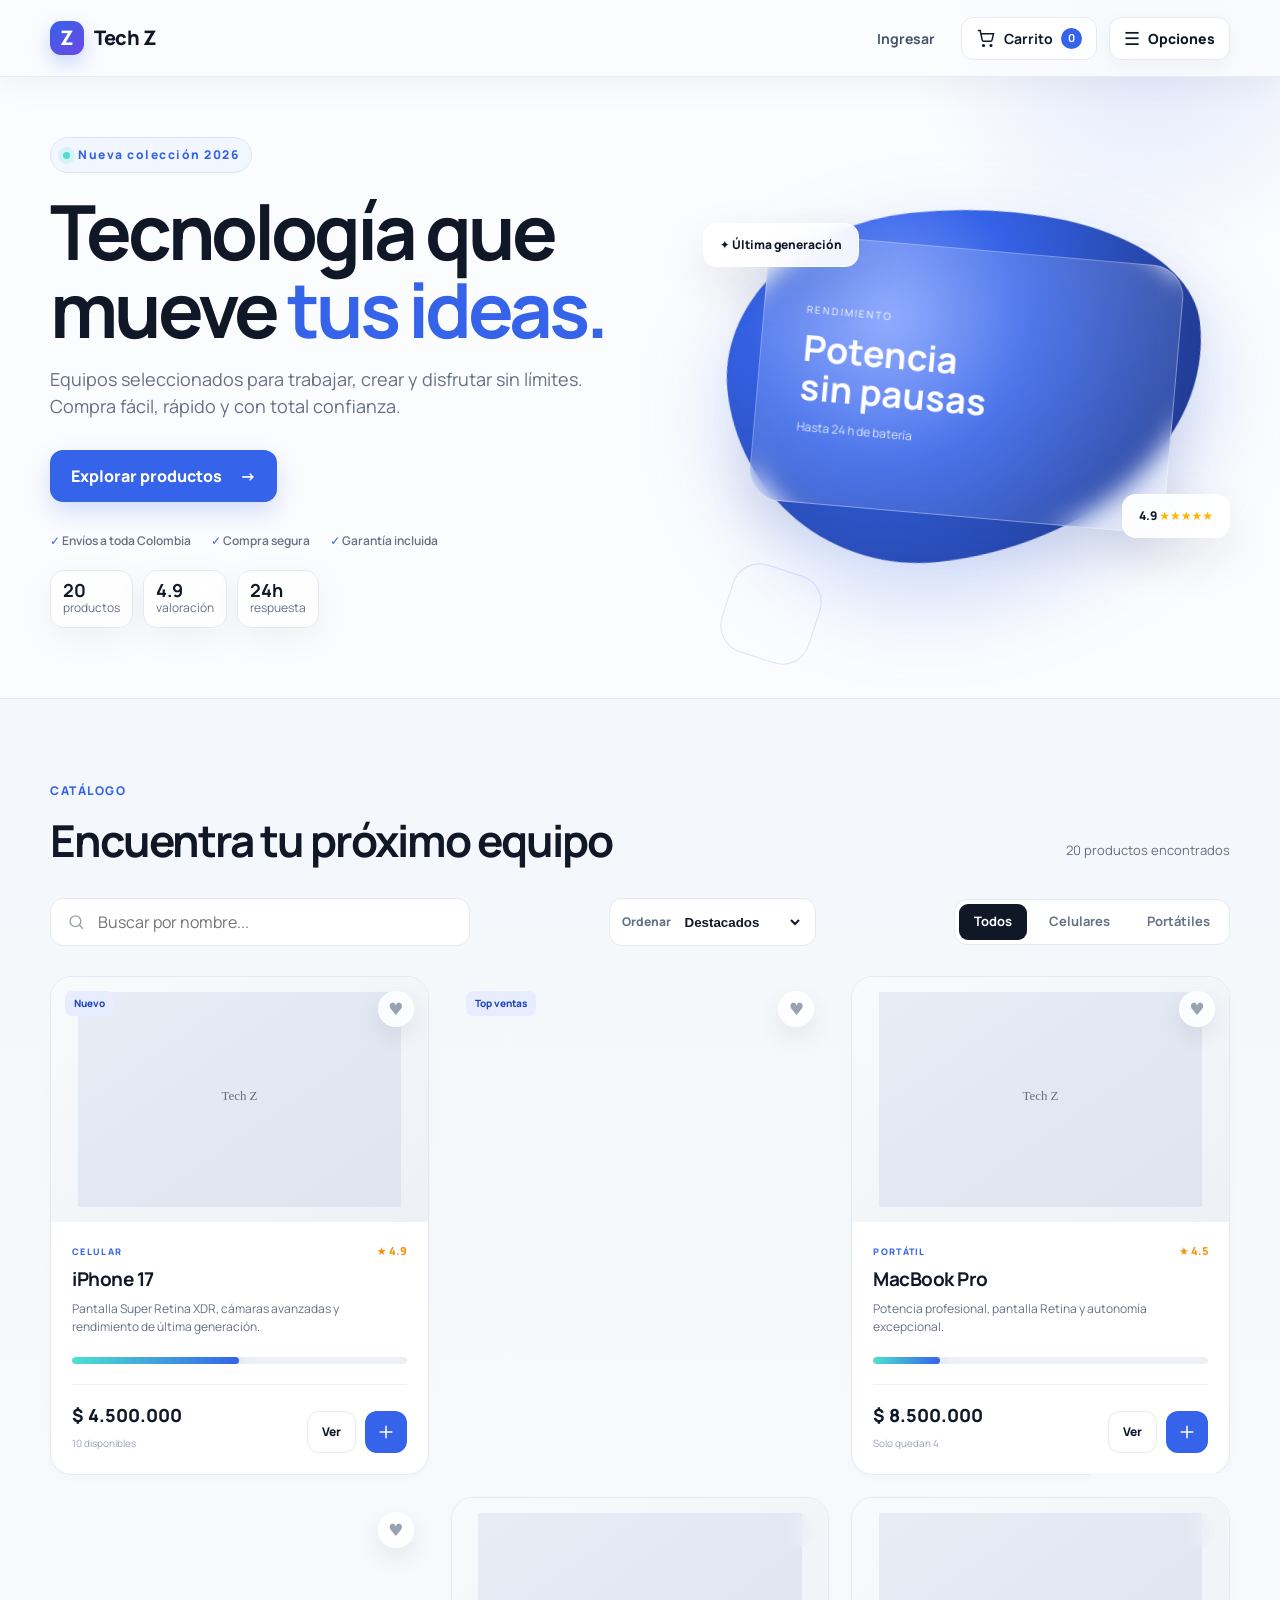
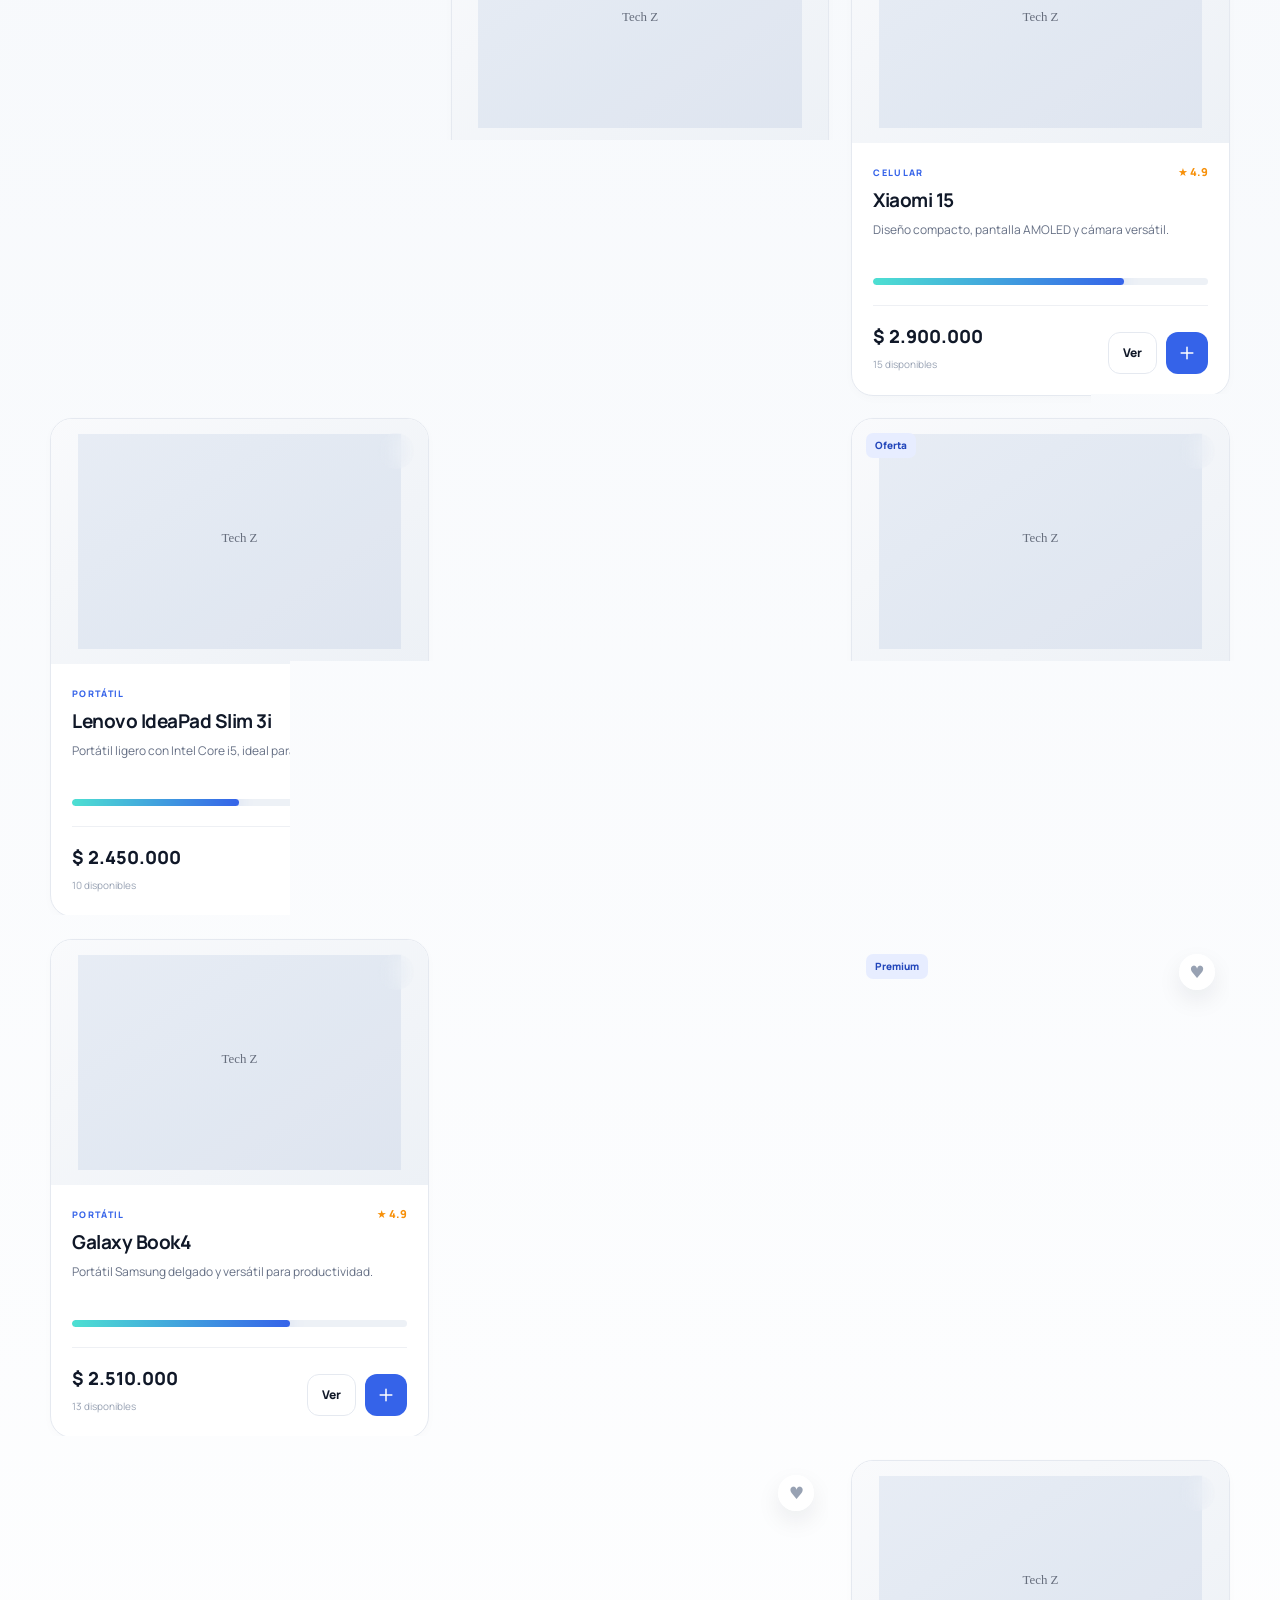
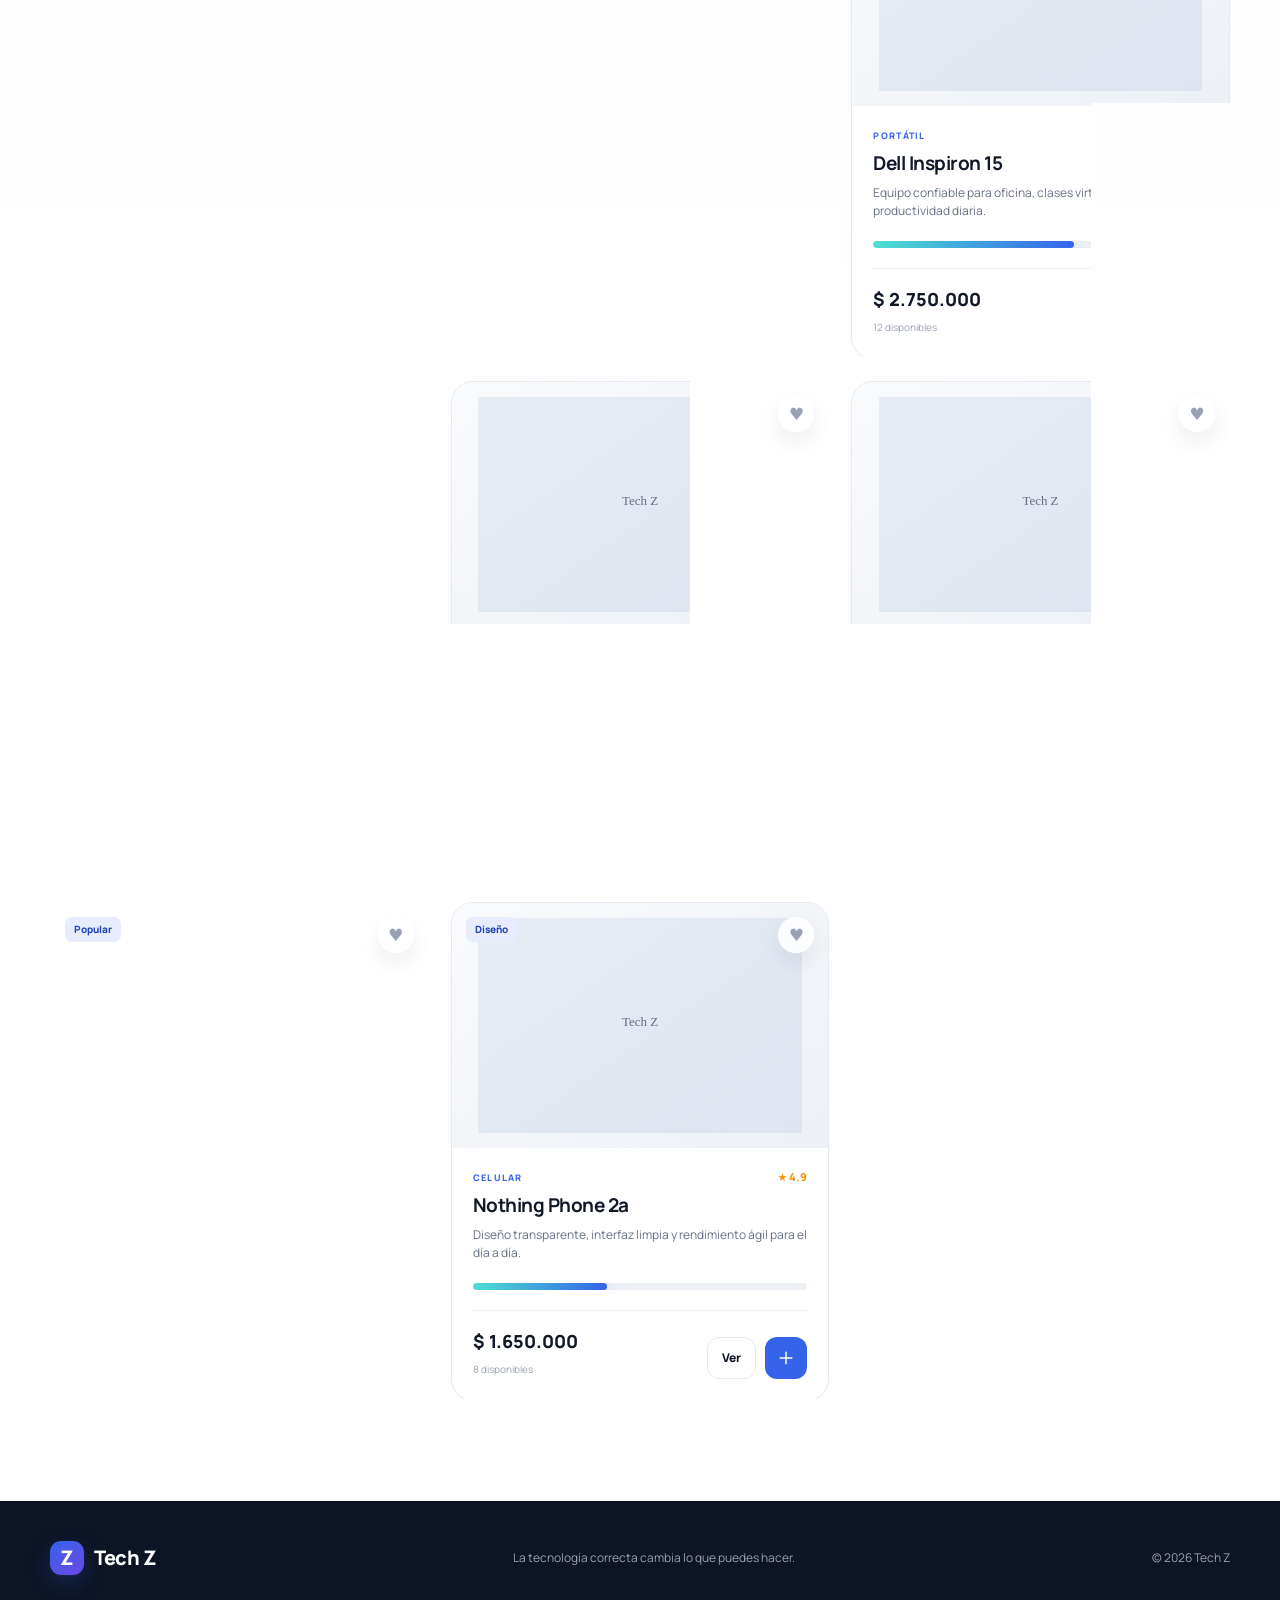
==== commit 2b8045b1: "Mejora interfaz y carrito de tienda Tech Z" ====
--- a/index.html
+++ b/index.html
@@ -32,6 +32,11 @@
         <p>Equipos seleccionados para trabajar, crear y disfrutar sin límites. Compra fácil, rápido y con total confianza.</p>
         <a class="primary-button" href="#catalogo">Explorar productos <span>→</span></a>
         <div class="trust-row"><span>✓ Envíos a toda Colombia</span><span>✓ Compra segura</span><span>✓ Garantía incluida</span></div>
+        <div class="hero-stats" aria-label="Indicadores de tienda">
+          <span><strong>20</strong> productos</span>
+          <span><strong>4.9</strong> valoración</span>
+          <span><strong>24h</strong> respuesta</span>
+        </div>
       </div>
       <div class="hero-visual" aria-hidden="true">
         <div class="orb"></div>
@@ -46,6 +51,15 @@
         <div class="section-heading"><div><span class="overline">CATÁLOGO</span><h2>Encuentra tu próximo equipo</h2></div><p id="results-count" aria-live="polite"></p></div>
         <div class="toolbar">
           <label class="search-box" for="busqueda"><svg aria-hidden="true" viewBox="0 0 24 24"><circle cx="11" cy="11" r="7"/><path d="m20 20-4-4"/></svg><input type="search" id="busqueda" placeholder="Buscar por nombre..." autocomplete="off"></label>
+          <label class="sort-box" for="ordenar">Ordenar
+            <select id="ordenar">
+              <option value="featured">Destacados</option>
+              <option value="price-asc">Menor precio</option>
+              <option value="price-desc">Mayor precio</option>
+              <option value="stock">Pocas unidades</option>
+              <option value="name">Nombre A-Z</option>
+            </select>
+          </label>
           <div class="filter-group" role="group" aria-label="Filtrar por categoría">
             <button class="filter-chip active" data-category="todos">Todos</button>
             <button class="filter-chip" data-category="celulares">Celulares</button>
@@ -58,6 +72,7 @@
   </main>
 
   <footer><div class="container footer-inner"><a class="brand" href="index.html"><span class="brand-mark">Z</span><span>Tech Z</span></a><p>La tecnología correcta cambia lo que puedes hacer.</p><span>© 2026 Tech Z</span></div></footer>
+  <div id="quick-view" class="quick-view" hidden></div>
   <div id="toast" class="toast" role="status" aria-live="polite"></div>
   <script src="js/store.js"></script>
   <script src="js/app.js"></script>
--- a/css/style.css
+++ b/css/style.css
@@ -1,2 +1,4 @@
 :root{--ink:#101828;--muted:#667085;--line:#e5e9f0;--soft:#f4f7fb;--white:#fff;--blue:#3563e9;--blue-dark:#2347bb;--cyan:#4de0d2;--danger:#d92d20;--shadow:0 18px 50px rgba(16,24,40,.09);--radius:22px}*{box-sizing:border-box}html{scroll-behavior:smooth}body{margin:0;color:var(--ink);background:#fbfcfe;font-family:Manrope,system-ui,sans-serif;line-height:1.5}button,input{font:inherit}button,a{transition:.2s ease}a{color:inherit;text-decoration:none}.container{width:min(1180px,calc(100% - 40px));margin:auto}.site-header{position:sticky;top:0;z-index:20;background:rgba(251,252,254,.88);border-bottom:1px solid rgba(229,233,240,.8);backdrop-filter:blur(18px)}.nav{min-height:76px;display:flex;align-items:center;justify-content:space-between}.brand{display:inline-flex;align-items:center;gap:10px;font-size:20px;font-weight:800;letter-spacing:-.5px}.brand-mark{display:grid;place-items:center;width:34px;height:34px;border-radius:11px;color:#fff;background:linear-gradient(145deg,var(--blue),#6c47e5);box-shadow:0 8px 20px rgba(53,99,233,.25)}.nav-actions{display:flex;align-items:center;gap:12px}.nav-link{padding:10px 14px;color:#475467;font-size:14px;font-weight:700}.nav-link:hover{color:var(--blue)}.cart-link{display:flex;align-items:center;gap:8px;padding:10px 14px;border:1px solid var(--line);border-radius:12px;background:#fff;font-weight:700;font-size:14px}.cart-link svg,.search-box svg,.add-button svg{width:20px;height:20px;fill:none;stroke:currentColor;stroke-width:1.8;stroke-linecap:round}.cart-count{display:grid;place-items:center;min-width:21px;height:21px;padding:0 5px;color:#fff;background:var(--blue);border-radius:99px;font-size:11px}.hero{min-height:560px;display:grid;grid-template-columns:1.05fr .95fr;align-items:center;gap:70px;padding-top:60px;padding-bottom:70px}.eyebrow,.overline{font-size:12px;font-weight:800;letter-spacing:1.5px;color:var(--blue)}.eyebrow{display:inline-flex;align-items:center;gap:8px;padding:8px 12px;border:1px solid #dce5ff;background:#f2f6ff;border-radius:99px}.pulse{width:7px;height:7px;background:var(--cyan);border-radius:50%;box-shadow:0 0 0 5px rgba(77,224,210,.16)}.hero h1{max-width:660px;margin:20px 0 18px;font-size:clamp(48px,6vw,76px);line-height:1.02;letter-spacing:-4px}.hero h1 span{color:var(--blue)}.hero-copy>p{max-width:590px;margin:0 0 30px;color:var(--muted);font-size:18px}.primary-button{display:inline-flex;justify-content:center;align-items:center;gap:18px;padding:14px 21px;color:#fff;background:var(--blue);border:0;border-radius:13px;font-weight:800;cursor:pointer;box-shadow:0 10px 25px rgba(53,99,233,.2)}.primary-button:hover{background:var(--blue-dark);transform:translateY(-2px)}.primary-button:disabled{opacity:.45;cursor:not-allowed;transform:none}.full{width:100%}.trust-row{display:flex;gap:20px;flex-wrap:wrap;margin-top:30px;color:#667085;font-size:12px;font-weight:600}.trust-row span::first-letter{color:var(--blue)}.hero-visual{position:relative;height:400px}.orb{position:absolute;inset:25px;background:radial-gradient(circle at 35% 30%,#809fff 0,#3563e9 35%,#182c73 100%);border-radius:42% 58% 60% 40%/45% 40% 60% 55%;filter:drop-shadow(0 35px 45px rgba(53,99,233,.23));transform:rotate(-6deg)}.device-card{position:absolute;inset:66px 55px;display:flex;flex-direction:column;justify-content:center;padding:42px;color:#fff;background:linear-gradient(145deg,rgba(255,255,255,.2),rgba(255,255,255,.05));border:1px solid rgba(255,255,255,.3);border-radius:32px;backdrop-filter:blur(12px);transform:rotate(5deg);box-shadow:var(--shadow)}.device-label{font-size:10px;letter-spacing:2px}.device-card strong{margin:12px 0;font-size:36px;line-height:1.08}.device-stat{font-size:12px;color:#dce6ff}.floating-chip{position:absolute;padding:12px 16px;border:1px solid rgba(255,255,255,.9);border-radius:14px;background:rgba(255,255,255,.9);box-shadow:var(--shadow);font-size:12px;font-weight:800;backdrop-filter:blur(10px)}.chip-one{left:0;top:40px}.chip-two{right:0;bottom:45px}.chip-two span{color:#ffb400}.catalog-section{padding:78px 0 100px;background:var(--soft);border-top:1px solid var(--line)}.section-heading{display:flex;align-items:end;justify-content:space-between;margin-bottom:25px}.section-heading h2,.page-title h1{margin:6px 0 0;font-size:clamp(30px,4vw,44px);letter-spacing:-2px}.section-heading p{color:var(--muted);font-size:13px}.toolbar{display:flex;justify-content:space-between;gap:18px;margin-bottom:30px}.search-box{width:min(420px,100%);height:48px;display:flex;align-items:center;gap:10px;padding:0 16px;border:1px solid var(--line);border-radius:13px;background:#fff;color:#98a2b3}.search-box input{width:100%;border:0;outline:0;color:var(--ink);background:transparent}.filter-group{display:flex;gap:7px;padding:4px;border:1px solid var(--line);border-radius:13px;background:#fff}.filter-chip{padding:8px 15px;border:0;border-radius:9px;background:transparent;color:var(--muted);font-size:13px;font-weight:700;cursor:pointer}.filter-chip.active{color:#fff;background:var(--ink)}.product-grid{display:grid;grid-template-columns:repeat(3,1fr);gap:22px}.product-card{overflow:hidden;background:#fff;border:1px solid var(--line);border-radius:var(--radius);transition:.25s;box-shadow:0 3px 10px rgba(16,24,40,.02)}.product-card:hover{transform:translateY(-5px);box-shadow:var(--shadow)}.product-media{position:relative;height:245px;display:grid;place-items:center;overflow:hidden;background:linear-gradient(145deg,#f9fafc,#edf1f6)}.product-media img{width:88%;height:88%;object-fit:contain;mix-blend-mode:multiply;transition:.35s}.product-card:hover img{transform:scale(1.05)}.product-badge{position:absolute;top:14px;left:14px;z-index:2;padding:5px 9px;color:var(--blue-dark);background:#e7edff;border-radius:7px;font-size:10px;font-weight:800}.product-info{padding:21px}.category{color:var(--blue);font-size:9px;font-weight:800;letter-spacing:1.3px}.product-info h3{margin:5px 0 7px;font-size:19px;letter-spacing:-.5px}.description{height:42px;margin:0;color:var(--muted);font-size:12px;overflow:hidden}.product-meta{display:flex;align-items:end;justify-content:space-between;margin-top:20px;padding-top:17px;border-top:1px solid #eef0f4}.price{display:block;font-size:18px;font-weight:800}.product-meta small{color:#98a2b3;font-size:10px}.add-button{width:42px;height:42px;display:grid;place-items:center;color:#fff;background:var(--blue);border:0;border-radius:12px;cursor:pointer}.add-button:hover{transform:rotate(5deg) scale(1.06)}.add-button.added{background:#12b76a}.empty-state,.empty-cart{grid-column:1/-1;text-align:center;padding:70px 20px;color:var(--muted)}.empty-state span,.empty-icon{font-size:48px;color:#98a2b3}.empty-state h3,.empty-cart h3{margin:12px 0 5px;color:var(--ink);font-size:22px}footer{padding:36px 0;background:#0d1424;color:#fff}.footer-inner{display:flex;align-items:center;justify-content:space-between;gap:20px}.footer-inner p,.footer-inner>span{color:#98a2b3;font-size:12px}.cart-page{padding-top:55px;padding-bottom:100px}.page-title p{margin:8px 0 35px;color:var(--muted)}.cart-layout{display:grid;grid-template-columns:minmax(0,1.6fr) minmax(300px,.7fr);gap:24px;align-items:start}.cart-panel,.summary-card{background:#fff;border:1px solid var(--line);border-radius:var(--radius);box-shadow:0 8px 30px rgba(16,24,40,.04)}.panel-header{display:flex;align-items:center;justify-content:space-between;padding:22px 25px;border-bottom:1px solid var(--line)}.panel-header h2,.summary-card h2{margin:0;font-size:18px}.panel-header h2 span{color:var(--muted);font-weight:500}.text-button,.remove-button{border:0;background:transparent;cursor:pointer}.danger,.remove-button{color:var(--danger);font-size:12px;font-weight:700}.cart-item{display:grid;grid-template-columns:100px 1fr auto 120px;gap:18px;align-items:center;padding:22px 25px;border-bottom:1px solid var(--line)}.cart-item:last-child{border-bottom:0}.cart-item>img{width:100px;height:90px;object-fit:contain;background:var(--soft);border-radius:13px}.cart-item h3{margin:4px 0;font-size:16px}.item-price{color:var(--muted);font-size:12px}.remove-button{display:block;padding:6px 0;margin-top:5px}.quantity-control{display:flex;align-items:center;border:1px solid var(--line);border-radius:10px;overflow:hidden}.quantity-control button{width:34px;height:34px;border:0;background:#fff;cursor:pointer;font-size:18px}.quantity-control button:disabled{opacity:.3}.quantity-control output{min-width:30px;text-align:center;font-size:13px;font-weight:700}.line-total{text-align:right;font-size:15px}.summary-card{position:sticky;top:100px;padding:25px}.summary-card h2{margin-bottom:24px}.summary-line{display:flex;justify-content:space-between;margin:14px 0;color:var(--muted);font-size:13px}.summary-line strong{color:var(--ink)}.summary-divider{height:1px;margin:22px 0;background:var(--line)}.total-line{align-items:center;color:var(--ink);font-size:16px}.total-line strong{font-size:22px}.summary-note{margin:16px 0 22px;color:#98a2b3;font-size:10px}.continue-link{display:block;margin-top:17px;text-align:center;color:var(--muted);font-size:12px;font-weight:700}.auth-page{min-height:100vh;background:radial-gradient(circle at 20% 20%,#e9eeff,transparent 33%),#f7f9fc}.auth-main{min-height:calc(100vh - 77px);display:grid;place-items:center;padding:40px 20px}.auth-card{width:min(440px,100%);padding:38px;background:#fff;border:1px solid var(--line);border-radius:26px;box-shadow:var(--shadow)}.auth-card h1{margin:15px 0 8px;font-size:34px;letter-spacing:-1.5px}.auth-intro{margin:0 0 27px;color:var(--muted);font-size:13px}.auth-card label{display:block;margin-bottom:15px;font-size:12px;font-weight:700}.auth-card input{width:100%;height:48px;margin-top:7px;padding:0 13px;border:1px solid var(--line);border-radius:11px;outline:0}.auth-card input:focus{border-color:var(--blue);box-shadow:0 0 0 3px rgba(53,99,233,.1)}.auth-card input.invalid{border-color:var(--danger)}.field-error{display:block;min-height:16px;margin-top:3px;color:var(--danger);font-size:10px}.form-error{min-height:20px;margin:0 0 8px;color:var(--danger);font-size:12px}.auth-switch{text-align:center;margin:22px 0 0;color:var(--muted);font-size:12px}.auth-switch a{color:var(--blue);font-weight:800}.toast{position:fixed;z-index:100;right:24px;bottom:24px;max-width:360px;padding:13px 18px;color:#fff;background:#101828;border-radius:12px;box-shadow:var(--shadow);opacity:0;transform:translateY(20px);pointer-events:none;font-size:13px;font-weight:700;transition:.25s}.toast.show{opacity:1;transform:none}.toast.error{background:#b42318}@media(max-width:900px){.hero{grid-template-columns:1fr;min-height:auto}.hero-copy{text-align:center}.hero-copy>p{margin-left:auto;margin-right:auto}.trust-row{justify-content:center}.hero-visual{display:none}.product-grid{grid-template-columns:repeat(2,1fr)}.cart-layout{grid-template-columns:1fr}.summary-card{position:static}.cart-item{grid-template-columns:85px 1fr auto}.line-total{display:none}}@media(max-width:620px){.container{width:min(100% - 24px,1180px)}.nav{min-height:65px}.nav-link{display:none}.cart-link>span:not(.cart-count){display:none}.hero{padding:55px 0}.hero h1{font-size:47px;letter-spacing:-2.8px}.hero-copy>p{font-size:15px}.trust-row{gap:10px}.catalog-section{padding:55px 0}.section-heading{align-items:start}.toolbar{flex-direction:column}.search-box{width:100%}.filter-group{overflow:auto}.product-grid{grid-template-columns:1fr}.product-media{height:260px}.footer-inner{flex-direction:column;text-align:center}.cart-page{padding-top:35px}.cart-panel{border-radius:16px}.cart-item{grid-template-columns:72px 1fr;gap:12px;padding:17px}.cart-item>img{width:72px;height:72px}.quantity-control{grid-column:2;width:max-content}.auth-card{padding:28px 22px}.toast{left:12px;right:12px;bottom:12px;text-align:center}}
 @media(prefers-reduced-motion:reduce){*{scroll-behavior:auto!important;transition:none!important}}
+.options-menu{position:relative}.options-menu summary{list-style:none;display:flex;align-items:center;gap:8px;padding:10px 14px;border:1px solid var(--line);border-radius:12px;background:var(--white);color:var(--ink);font-size:14px;font-weight:800;cursor:pointer;box-shadow:0 6px 20px rgba(16,24,40,.04)}.options-menu summary::-webkit-details-marker{display:none}.menu-icon{font-size:18px;line-height:1}.options-menu[open] summary{border-color:rgba(53,99,233,.35);box-shadow:0 0 0 4px rgba(53,99,233,.08)}.options-panel{position:absolute;top:calc(100% + 10px);right:0;min-width:210px;padding:8px;background:var(--white);border:1px solid var(--line);border-radius:16px;box-shadow:var(--shadow)}.options-panel button,.options-panel a{width:100%;display:flex;align-items:center;justify-content:space-between;padding:11px 12px;border:0;border-radius:11px;background:transparent;color:var(--ink);font-size:13px;font-weight:800;text-align:left;cursor:pointer}.options-panel button:hover,.options-panel a:hover{background:var(--soft);color:var(--blue)}.options-panel [hidden]{display:none!important}html[data-theme=dark]{--ink:#eef4ff;--muted:#aab8d0;--line:#263246;--soft:#101827;--white:#151f32;--blue:#7ca0ff;--blue-dark:#5d82ee;--cyan:#4de0d2;--danger:#ff8a80;--shadow:0 18px 50px rgba(0,0,0,.35)}html[data-theme=dark] body{background:#0b1020;color:var(--ink)}html[data-theme=dark] .site-header{background:rgba(11,16,32,.88);border-bottom-color:rgba(38,50,70,.85)}html[data-theme=dark] .hero{background:radial-gradient(circle at 80% 0,rgba(124,160,255,.16),transparent 32%)}html[data-theme=dark] .eyebrow{background:#131f35;border-color:#2a3b5d}html[data-theme=dark] .cart-link,html[data-theme=dark] .search-box,html[data-theme=dark] .filter-group,html[data-theme=dark] .product-card,html[data-theme=dark] .cart-panel,html[data-theme=dark] .summary-card,html[data-theme=dark] .auth-card{background:var(--white)}html[data-theme=dark] .product-media,html[data-theme=dark] .cart-item>img{background:#0f1726}html[data-theme=dark] .product-media img{mix-blend-mode:normal}html[data-theme=dark] .filter-chip.active{background:#eef4ff;color:#0b1020}html[data-theme=dark] .toast{background:#eef4ff;color:#101828}html[data-theme=dark] footer{background:#050914}@media(max-width:620px){.menu-label{display:none}.options-menu summary{padding:10px 12px}.options-panel{right:0;min-width:190px}.nav-actions{gap:8px}}
+body::before{content:"";position:fixed;inset:-25% -10% auto auto;width:520px;height:520px;background:radial-gradient(circle,rgba(53,99,233,.13),transparent 64%);pointer-events:none;z-index:-1}.site-header{box-shadow:0 10px 30px rgba(16,24,40,.045)}.hero{position:relative}.hero::after{content:"";position:absolute;right:35%;bottom:38px;width:90px;height:90px;border:1px solid rgba(53,99,233,.16);border-radius:28px;transform:rotate(18deg);z-index:-1}.hero-stats{display:grid;grid-template-columns:repeat(3,max-content);gap:10px;margin-top:20px}.hero-stats span{padding:10px 12px;border:1px solid var(--line);border-radius:14px;background:rgba(255,255,255,.72);box-shadow:0 10px 35px rgba(16,24,40,.05);font-size:12px;color:var(--muted);backdrop-filter:blur(12px)}.hero-stats strong{display:block;color:var(--ink);font-size:18px;line-height:1}.catalog-section{background:linear-gradient(180deg,var(--soft),#fff 78%)}.toolbar{align-items:center;flex-wrap:wrap}.sort-box{height:48px;display:flex;align-items:center;gap:10px;padding:0 12px;border:1px solid var(--line);border-radius:13px;background:var(--white);color:var(--muted);font-size:12px;font-weight:800}.sort-box select{border:0;outline:0;background:transparent;color:var(--ink);font-weight:800;cursor:pointer}.product-card{position:relative}.product-card::before{content:"";position:absolute;inset:0;background:linear-gradient(135deg,rgba(255,255,255,.35),transparent 40%);opacity:0;transition:.25s;pointer-events:none}.product-card:hover::before{opacity:1}.reveal-card{animation:cardIn .45s ease both;animation-delay:var(--delay)}@keyframes cardIn{from{opacity:0;transform:translateY(16px)}to{opacity:1;transform:none}}.favorite-button{position:absolute;top:14px;right:14px;z-index:3;width:36px;height:36px;border:1px solid rgba(255,255,255,.75);border-radius:999px;background:rgba(255,255,255,.86);color:#98a2b3;font-size:17px;cursor:pointer;box-shadow:0 10px 25px rgba(16,24,40,.08);backdrop-filter:blur(10px)}.favorite-button:hover,.favorite-button.active{color:#f04438;transform:scale(1.07)}.card-topline{display:flex;align-items:center;justify-content:space-between;gap:12px}.mini-rating{color:#f79009;font-size:11px;font-weight:900}.stock-meter{height:7px;margin-top:15px;overflow:hidden;border-radius:999px;background:#edf1f6}.stock-meter span{display:block;height:100%;border-radius:inherit;background:linear-gradient(90deg,var(--cyan),var(--blue));box-shadow:0 0 16px rgba(53,99,233,.28)}.stock-meter.compact{width:min(180px,100%);height:5px;margin-top:8px}.product-actions{display:flex;align-items:center;gap:9px}.ghost-button{height:42px;padding:0 14px;border:1px solid var(--line);border-radius:12px;background:var(--white);color:var(--ink);font-size:12px;font-weight:900;cursor:pointer}.ghost-button:hover{border-color:rgba(53,99,233,.35);color:var(--blue);transform:translateY(-2px)}.quick-view[hidden]{display:none}.modal-open{overflow:hidden}.quick-view{position:fixed;inset:0;z-index:90;display:grid;place-items:center;padding:20px}.modal-backdrop{position:absolute;inset:0;background:rgba(8,13,28,.56);backdrop-filter:blur(9px)}.quick-card{position:relative;z-index:1;width:min(880px,100%);display:grid;grid-template-columns:.9fr 1fr;gap:0;overflow:hidden;border:1px solid rgba(255,255,255,.25);border-radius:28px;background:var(--white);box-shadow:0 30px 90px rgba(0,0,0,.28);animation:modalIn .22s ease both}.quick-media{display:grid;place-items:center;min-height:390px;background:radial-gradient(circle at 50% 35%,#fff, var(--soft) 62%)}.quick-media img{width:82%;height:82%;object-fit:contain}.quick-info{padding:38px;display:flex;flex-direction:column;justify-content:center}.quick-info h2{margin:8px 0 10px;font-size:34px;letter-spacing:-1.4px}.quick-info p{color:var(--muted)}.quick-info strong{display:block;margin:22px 0;font-size:26px}.quick-specs{display:flex;flex-wrap:wrap;gap:8px;margin-top:10px}.quick-specs span{padding:8px 10px;border:1px solid var(--line);border-radius:999px;color:var(--muted);font-size:11px;font-weight:800}.modal-close{position:absolute;top:16px;right:16px;z-index:2;width:38px;height:38px;border:0;border-radius:999px;background:rgba(16,24,40,.08);color:var(--ink);font-size:24px;cursor:pointer}@keyframes modalIn{from{opacity:0;transform:translateY(14px) scale(.98)}to{opacity:1;transform:none}}.shipping-progress{padding:14px;margin-bottom:18px;border:1px solid var(--line);border-radius:16px;background:linear-gradient(145deg,var(--soft),var(--white))}.shipping-progress span{display:block;margin-bottom:10px;color:var(--muted);font-size:12px;font-weight:800}.shipping-progress div{height:8px;overflow:hidden;border-radius:999px;background:rgba(152,162,179,.18)}.shipping-progress i{display:block;width:0;height:100%;border-radius:inherit;background:linear-gradient(90deg,var(--cyan),var(--blue));transition:.25s}.cart-item{position:relative}.cart-item::before{content:"";position:absolute;left:0;top:18px;bottom:18px;width:4px;border-radius:0 999px 999px 0;background:linear-gradient(var(--cyan),var(--blue));opacity:.7}html[data-theme=dark] body::before{background:radial-gradient(circle,rgba(124,160,255,.18),transparent 64%)}html[data-theme=dark] .hero-stats span,html[data-theme=dark] .sort-box,html[data-theme=dark] .ghost-button,html[data-theme=dark] .options-menu summary{background:rgba(21,31,50,.78)}html[data-theme=dark] .catalog-section{background:linear-gradient(180deg,var(--soft),#0b1020 78%)}html[data-theme=dark] .stock-meter{background:#263246}html[data-theme=dark] .favorite-button{background:rgba(21,31,50,.82);color:#aab8d0}html[data-theme=dark] .favorite-button.active{color:#ff8a80}html[data-theme=dark] .quick-media{background:radial-gradient(circle at 50% 35%,#1e2b43,var(--soft) 68%)}@media(max-width:900px){.quick-card{grid-template-columns:1fr}.quick-media{min-height:260px}.hero-stats{justify-content:center;grid-template-columns:repeat(3,1fr)}}@media(max-width:620px){.hero-stats{grid-template-columns:1fr}.sort-box{width:100%;justify-content:space-between}.quick-info{padding:28px}.quick-info h2{font-size:28px}.product-actions{gap:7px}.ghost-button{padding:0 12px}.favorite-button{width:34px;height:34px}}
